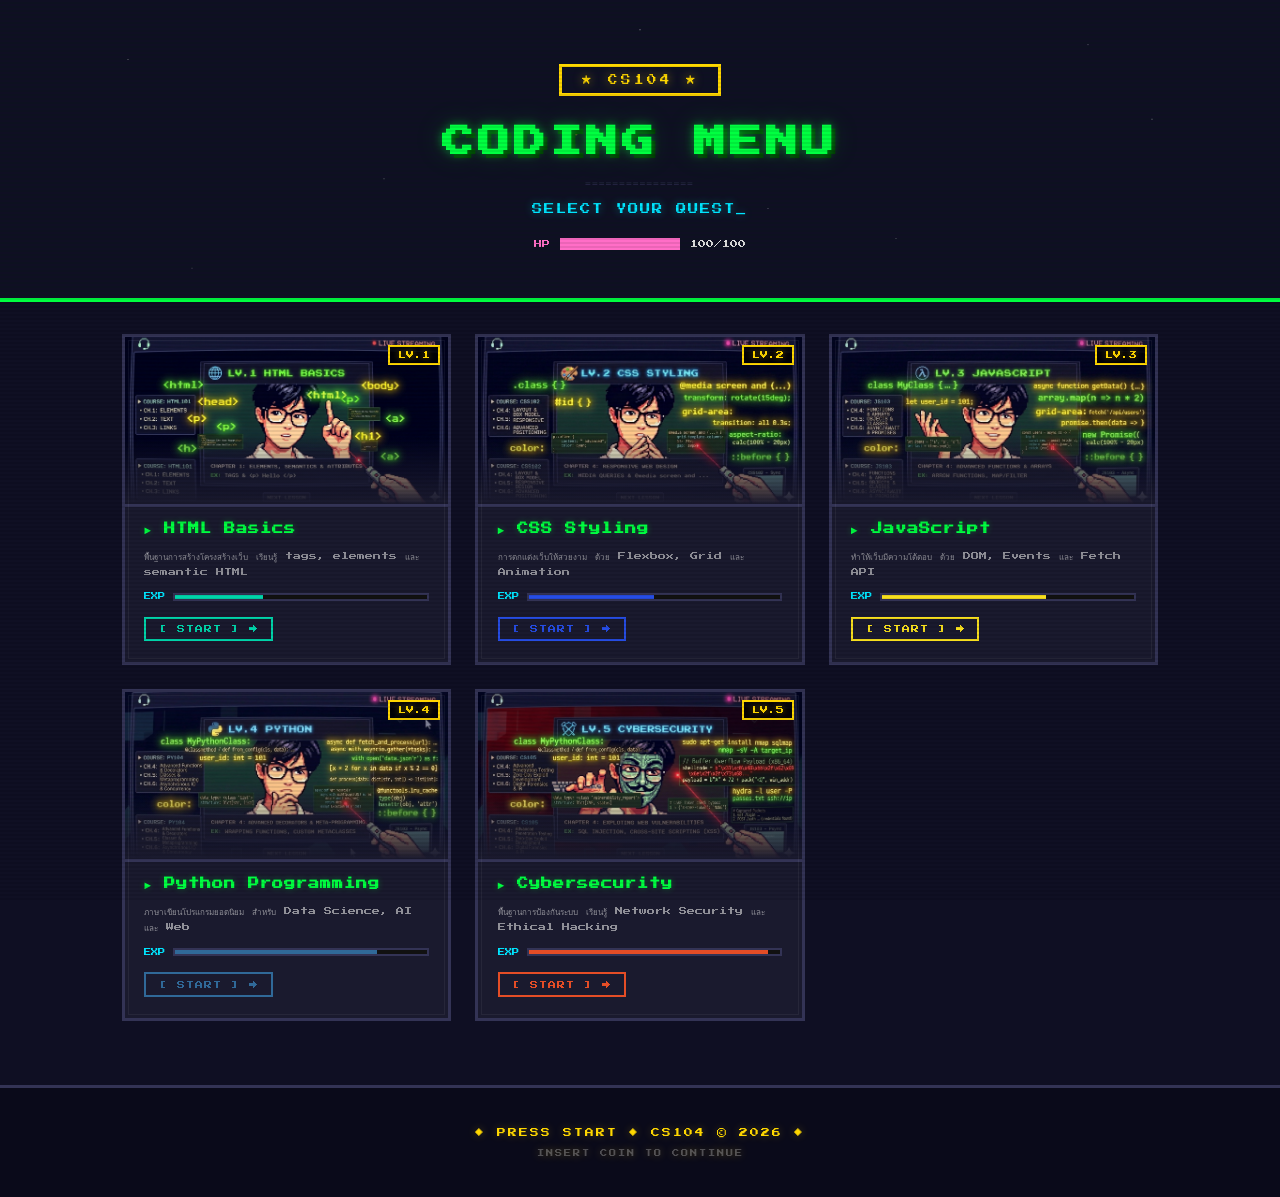
==== HWWeek10/index.html @ 5d5142a7 "Test1" ====
<!DOCTYPE html>
<html lang="th">

<head>
    <meta charset="UTF-8">
    <meta name="viewport" content="width=device-width, initial-scale=1.0">
    <title>Coding Menu — 8-Bit Edition</title>
    <link href="https://fonts.googleapis.com/css2?family=Press+Start+2P&display=swap" rel="stylesheet">
    <link rel="stylesheet" href="styles.css">
</head>

<body>
    <!-- Scanline overlay -->
    <div class="scanlines"></div>

    <!-- Hero -->
    <header class="hero">
        <div class="hero-stars"></div>
        <div class="hero-content">
            <div class="hero-badge">★ CS104 ★</div>
            <h1>CODING MENU</h1>
            <div class="hero-divider">════════════════</div>
            <p class="hero-sub">SELECT YOUR QUEST<span class="blink">_</span></p>
            <div class="hero-hp">
                <span class="hp-label">HP</span>
                <span class="hp-bar"><span class="hp-fill"></span></span>
                <span class="hp-text">100/100</span>
            </div>
        </div>
    </header>

    <!-- Menu Grid -->
    <main class="container">
        <div class="grid" id="menu"></div>
    </main>

    <!-- Modal Overlay -->
    <div class="modal-overlay" id="modalOverlay">
        <div class="modal-box" id="modalBox">
            <button class="modal-close" id="modalClose">✕</button>
            <div class="modal-header" id="modalHeader">
                <div class="modal-icon" id="modalIcon"></div>
                <div class="modal-title-area">
                    <span class="modal-level" id="modalLevel"></span>
                    <h2 id="modalTitle"></h2>
                </div>
                <div class="modal-difficulty" id="modalDifficulty"></div>
            </div>
            <div class="modal-image-area" id="modalImageArea">
                <img id="modalImage" src="" alt="">
            </div>
            <div class="modal-body">
                <div class="modal-sidebar" id="modalSidebar">
                    <div class="modal-course" id="modalCourse"></div>
                    <ul class="modal-chapters" id="modalChapters"></ul>
                </div>
                <div class="modal-main">
                    <div class="modal-current" id="modalCurrent"></div>
                    <div class="modal-example" id="modalExample"></div>
                    <div class="modal-desc" id="modalDesc"></div>
                    <div class="modal-xp-area">
                        <span class="xp-label">EXP</span>
                        <span class="xp-bar"><span class="xp-fill" id="modalXpFill"></span></span>
                    </div>
                </div>
            </div>
            <div class="modal-footer">
                <button class="modal-btn" id="modalBtn">NEXT LESSON</button>
            </div>
        </div>
    </div>

    <!-- Footer -->
    <footer class="site-footer">
        <p>♦ PRESS START ♦ CS104 &copy; 2026 ♦</p>
        <p class="footer-sub">INSERT COIN TO CONTINUE</p>
    </footer>

    <script>
        let menuData = [];

        fetch("data.json")
            .then(response => response.json())
            .then(data => {
                menuData = data.menu;
                const menuDiv = document.getElementById("menu");

                data.menu.forEach((item, index) => {
                    const card = document.createElement("div");
                    card.className = "card";
                    card.style.animationDelay = (index * 0.15) + "s";
                    card.style.setProperty("--accent", item.color);

                    const levelNum = index + 1;

                    card.innerHTML = `
                        <div class="card-image" style="background-color: ${item.color}22">
                            <img src="${item.image}" alt="${item.title}"
                                 onerror="this.style.display='none'; this.nextElementSibling.style.display='flex';">
                            <div class="card-icon-fallback" style="display:none;">
                                <span>${item.icon}</span>
                            </div>
                            <div class="card-level">LV.${levelNum}</div>
                        </div>
                        <div class="card-body">
                            <h2>► ${item.title}</h2>
                            <p>${item.description}</p>
                            <div class="card-xp">
                                <span class="xp-label">EXP</span>
                                <span class="xp-bar"><span class="xp-fill" style="width:${20 + levelNum * 15}%; background:${item.color}"></span></span>
                            </div>
                            <button class="card-tag" data-index="${index}" style="border-color: ${item.color}; color: ${item.color}">
                                [ START ] →
                            </button>
                        </div>
                    `;

                    menuDiv.appendChild(card);
                });

                // Attach click events to all START buttons
                document.querySelectorAll(".card-tag").forEach(btn => {
                    btn.addEventListener("click", (e) => {
                        e.stopPropagation();
                        const idx = parseInt(btn.dataset.index);
                        openModal(idx);
                    });
                });
            })
            .catch(error => {
                console.error("Error:", error);
            });

        // Modal logic
        const overlay = document.getElementById("modalOverlay");
        const modalBox = document.getElementById("modalBox");

        function openModal(index) {
            const item = menuData[index];
            const levelNum = index + 1;

            document.getElementById("modalIcon").textContent = item.icon;
            document.getElementById("modalLevel").textContent = "LV." + levelNum;
            document.getElementById("modalTitle").textContent = item.title.toUpperCase();
            document.getElementById("modalCourse").textContent = "▶ COURSE: " + item.course;

            // Difficulty
            const diffEl = document.getElementById("modalDifficulty");
            diffEl.textContent = item.difficulty;
            diffEl.className = "modal-difficulty diff-" + item.difficulty.toLowerCase();

            // Image
            const img = document.getElementById("modalImage");
            img.src = item.image;
            img.alt = item.title;
            img.onerror = function () {
                this.parentElement.style.display = 'none';
            };
            document.getElementById("modalImageArea").style.display = '';

            // Chapters
            const chapList = document.getElementById("modalChapters");
            chapList.innerHTML = "";
            item.chapters.forEach(ch => {
                const li = document.createElement("li");
                li.textContent = ch;
                chapList.appendChild(li);
            });

            // Current chapter & example
            document.getElementById("modalCurrent").textContent = item.currentChapter;
            document.getElementById("modalExample").textContent = item.example;
            document.getElementById("modalDesc").textContent = item.description;

            // XP bar
            const xpFill = document.getElementById("modalXpFill");
            xpFill.style.width = (20 + levelNum * 15) + "%";
            xpFill.style.background = item.color;

            // Color theming
            modalBox.style.setProperty("--accent", item.color);
            document.getElementById("modalHeader").style.borderColor = item.color;

            // Show
            overlay.classList.add("active");
            document.body.style.overflow = "hidden";
        }

        function closeModal() {
            overlay.classList.remove("active");
            document.body.style.overflow = "";
        }

        document.getElementById("modalClose").addEventListener("click", closeModal);
        overlay.addEventListener("click", (e) => {
            if (e.target === overlay) closeModal();
        });
        document.addEventListener("keydown", (e) => {
            if (e.key === "Escape") closeModal();
        });

        document.getElementById("modalBtn").addEventListener("click", () => {
            closeModal();
        });
    </script>
</body>

</html>
---- HWWeek10/styles.css ----
/* ══════════════════════════════════════
   8-BIT / PIXEL RETRO THEME
   ══════════════════════════════════════ */

* {
  margin: 0;
  padding: 0;
  box-sizing: border-box;
}

:root {
  --pixel: 4px;
  --bg: #0f0f23;
  --bg-card: #1a1a2e;
  --green: #00ff41;
  --cyan: #00e5ff;
  --yellow: #ffd700;
  --magenta: #ff6ec7;
  --white: #e0e0e0;
  --border: #333355;
}

body {
  font-family: "Press Start 2P", monospace;
  background: var(--bg);
  color: var(--white);
  overflow-x: hidden;
  min-height: 100vh;
  image-rendering: pixelated;
}

/* ─── Scanlines ─── */
.scanlines {
  position: fixed;
  inset: 0;
  z-index: 9999;
  pointer-events: none;
  background: repeating-linear-gradient(
    to bottom,
    transparent 0px,
    transparent 2px,
    rgba(0, 0, 0, 0.08) 2px,
    rgba(0, 0, 0, 0.08) 4px
  );
}

/* ─── Hero ─── */
.hero {
  position: relative;
  padding: 4rem 2rem 3rem;
  text-align: center;
  border-bottom: var(--pixel) solid var(--green);
  background:
    linear-gradient(transparent 50%, rgba(0, 255, 65, 0.015) 50%), var(--bg);
  background-size: 100% 4px;
}

.hero-stars {
  position: absolute;
  inset: 0;
  background-image:
    radial-gradient(1px 1px at 10% 20%, rgba(255, 255, 255, 0.4), transparent),
    radial-gradient(1px 1px at 30% 60%, rgba(255, 255, 255, 0.3), transparent),
    radial-gradient(1px 1px at 50% 10%, rgba(255, 255, 255, 0.5), transparent),
    radial-gradient(1px 1px at 70% 80%, rgba(255, 255, 255, 0.3), transparent),
    radial-gradient(1px 1px at 90% 40%, rgba(255, 255, 255, 0.4), transparent),
    radial-gradient(1px 1px at 15% 90%, rgba(255, 255, 255, 0.2), transparent),
    radial-gradient(1px 1px at 85% 15%, rgba(255, 255, 255, 0.3), transparent),
    radial-gradient(2px 2px at 45% 45%, rgba(255, 215, 0, 0.4), transparent),
    radial-gradient(1px 1px at 60% 70%, rgba(255, 255, 255, 0.3), transparent);
  animation: twinkle 3s ease-in-out infinite;
}

@keyframes twinkle {
  0%,
  100% {
    opacity: 1;
  }
  50% {
    opacity: 0.5;
  }
}

.hero-content {
  position: relative;
  z-index: 1;
  animation: dropIn 0.6s cubic-bezier(0.16, 1, 0.3, 1) both;
}

.hero-badge {
  display: inline-block;
  font-size: 0.6rem;
  color: var(--yellow);
  border: 3px solid var(--yellow);
  padding: 0.5rem 1.2rem;
  margin-bottom: 1.5rem;
  letter-spacing: 3px;
  text-shadow: 0 0 10px rgba(255, 215, 0, 0.5);
  animation: pixelPulse 2s ease-in-out infinite;
}

@keyframes pixelPulse {
  0%,
  100% {
    text-shadow: 0 0 10px rgba(255, 215, 0, 0.5);
  }
  50% {
    text-shadow:
      0 0 20px rgba(255, 215, 0, 0.8),
      0 0 40px rgba(255, 215, 0, 0.3);
  }
}

.hero h1 {
  font-size: 2rem;
  color: var(--green);
  letter-spacing: 4px;
  line-height: 1.4;
  margin-bottom: 0.8rem;
  text-shadow:
    0 0 10px rgba(0, 255, 65, 0.5),
    0 0 30px rgba(0, 255, 65, 0.2),
    4px 4px 0 #003300;
}

.hero-divider {
  font-size: 0.5rem;
  color: var(--border);
  letter-spacing: 2px;
  margin-bottom: 1rem;
}

.hero-sub {
  font-size: 0.65rem;
  color: var(--cyan);
  letter-spacing: 2px;
  text-shadow: 0 0 8px rgba(0, 229, 255, 0.4);
}

.blink {
  animation: blink 1s steps(1) infinite;
}

@keyframes blink {
  0%,
  50% {
    opacity: 1;
  }
  51%,
  100% {
    opacity: 0;
  }
}

/* HP Bar */
.hero-hp {
  display: inline-flex;
  align-items: center;
  gap: 0.6rem;
  margin-top: 1.5rem;
  font-size: 0.5rem;
}

.hp-label {
  color: var(--magenta);
}

.hp-bar {
  display: inline-block;
  width: 120px;
  height: 12px;
  border: 3px solid var(--magenta);
  background: #1a1a2e;
}

.hp-fill {
  display: block;
  width: 100%;
  height: 100%;
  background: var(--magenta);
  animation: hpAnim 3s ease-in-out infinite;
}

@keyframes hpAnim {
  0%,
  100% {
    width: 100%;
  }
  50% {
    width: 85%;
  }
}

.hp-text {
  color: var(--white);
}

/* ─── Container ─── */
.container {
  max-width: 1100px;
  margin: 0 auto;
  padding: 2rem 2rem 4rem;
}

/* ─── Grid ─── */
.grid {
  display: grid;
  grid-template-columns: repeat(auto-fill, minmax(300px, 1fr));
  gap: 1.5rem;
}

/* ─── Cards ─── */
.card {
  --accent: #818cf8;
  position: relative;
  background: var(--bg-card);
  border: 3px solid var(--border);
  border-radius: 0;
  overflow: hidden;
  transition:
    transform 0.35s cubic-bezier(0.25, 0.8, 0.25, 1),
    border-color 0.3s ease,
    box-shadow 0.35s ease;
  animation: dropIn 0.6s cubic-bezier(0.16, 1, 0.3, 1) both;
  cursor: pointer;
}

.card::before {
  content: "";
  position: absolute;
  inset: 3px;
  border: 1px solid rgba(255, 255, 255, 0.05);
  pointer-events: none;
  z-index: 2;
}

.card:hover {
  transform: translateY(-6px);
  border-color: var(--accent);
  box-shadow:
    0 0 15px color-mix(in srgb, var(--accent) 30%, transparent),
    0 6px 0 0 rgba(0, 0, 0, 0.5);
}

/* Card Image Area */
.card-image {
  position: relative;
  height: 170px;
  overflow: hidden;
  display: flex;
  align-items: center;
  justify-content: center;
  border-bottom: 3px solid var(--border);
}

.card-image img {
  width: 100%;
  height: 100%;
  object-fit: cover;
  image-rendering: auto;
  transition: transform 0.5s cubic-bezier(0.25, 0.8, 0.25, 1);
}

.card:hover .card-image img {
  transform: scale(1.06);
}

.card-icon-fallback {
  display: flex;
  align-items: center;
  justify-content: center;
  width: 100%;
  height: 100%;
  font-size: 3.5rem;
}

/* Level badge */
.card-level {
  position: absolute;
  top: 8px;
  right: 8px;
  font-size: 0.5rem;
  color: var(--yellow);
  background: rgba(0, 0, 0, 0.8);
  border: 2px solid var(--yellow);
  padding: 0.25rem 0.5rem;
  z-index: 3;
  text-shadow: 0 0 6px rgba(255, 215, 0, 0.5);
}

/* Gradient overlay on image */
.card-image::after {
  content: "";
  position: absolute;
  bottom: 0;
  left: 0;
  right: 0;
  height: 40%;
  background: linear-gradient(transparent, var(--bg-card));
  pointer-events: none;
}

/* Card Body */
.card-body {
  padding: 1rem 1.2rem 1.3rem;
  text-align: left;
}

.card-body h2 {
  font-size: 0.7rem;
  color: var(--green);
  margin-bottom: 0.7rem;
  letter-spacing: 1px;
  text-shadow: 0 0 6px rgba(0, 255, 65, 0.3);
}

.card-body p {
  font-family: "Press Start 2P", monospace;
  font-size: 0.5rem;
  color: rgba(224, 224, 224, 0.6);
  line-height: 2;
  margin-bottom: 0.8rem;
}

/* XP Bar */
.card-xp {
  display: flex;
  align-items: center;
  gap: 0.5rem;
  margin-bottom: 1rem;
}

.xp-label {
  font-size: 0.45rem;
  color: var(--cyan);
}

.xp-bar {
  flex: 1;
  height: 8px;
  background: #111;
  border: 2px solid var(--border);
}

.xp-fill {
  display: block;
  height: 100%;
  transition: width 1s cubic-bezier(0.25, 0.8, 0.25, 1);
}

.card-tag {
  display: inline-block;
  font-family: "Press Start 2P", monospace;
  font-size: 0.5rem;
  padding: 0.4rem 0.8rem;
  border: 2px solid;
  letter-spacing: 1px;
  transition: all 0.3s ease;
  background: transparent;
  cursor: pointer;
}

.card:hover .card-tag {
  background: var(--accent);
  color: var(--bg) !important;
  border-color: var(--accent) !important;
  text-shadow: none;
}

.card-tag:active {
  transform: scale(0.95);
}

/* ═══════════════════════════════════
   MODAL POPUP — 8-BIT STYLE
   ═══════════════════════════════════ */

.modal-overlay {
  position: fixed;
  inset: 0;
  z-index: 10000;
  background: rgba(0, 0, 0, 0);
  display: flex;
  align-items: center;
  justify-content: center;
  pointer-events: none;
  transition: background 0.3s;
  padding: 1rem;
}

.modal-overlay.active {
  background: rgba(0, 0, 0, 0.85);
  pointer-events: auto;
}

.modal-box {
  --accent: #00ff41;
  position: relative;
  background: #12122a;
  border: 4px solid var(--accent);
  max-width: 700px;
  width: 100%;
  max-height: 90vh;
  overflow-y: auto;
  transform: scale(0.7);
  opacity: 0;
  transition:
    transform 0.35s cubic-bezier(0.16, 1, 0.3, 1),
    opacity 0.3s ease;
  box-shadow:
    0 0 30px color-mix(in srgb, var(--accent) 25%, transparent),
    inset 0 0 60px rgba(0, 0, 0, 0.5);
}

.modal-overlay.active .modal-box {
  transform: scale(1);
  opacity: 1;
}

/* Inner border */
.modal-box::before {
  content: "";
  position: absolute;
  inset: 4px;
  border: 2px solid rgba(255, 255, 255, 0.08);
  pointer-events: none;
  z-index: 1;
}

/* Close button */
.modal-close {
  position: absolute;
  top: 10px;
  right: 12px;
  z-index: 5;
  font-family: "Press Start 2P", monospace;
  font-size: 0.7rem;
  color: #ff4444;
  background: none;
  border: 2px solid #ff4444;
  padding: 0.3rem 0.5rem;
  cursor: pointer;
  transition: all 0.25s ease;
  margin-top: 0.5rem;
}

.modal-close:hover {
  background: #ff4444;
  color: var(--bg);
}

/* Modal Header */
.modal-header {
  display: flex;
  align-items: center;
  gap: 0.8rem;
  padding: 1.2rem 1.5rem;
  padding-right: 3.5rem;
  border-bottom: 3px solid var(--accent);
  background: rgba(0, 0, 0, 0.3);
}

.modal-icon {
  font-size: 1.8rem;
  flex-shrink: 0;
}

.modal-title-area {
  flex: 1;
}

.modal-level {
  font-size: 0.5rem;
  color: var(--yellow);
  text-shadow: 0 0 6px rgba(255, 215, 0, 0.5);
}

.modal-header h2 {
  font-size: 0.75rem;
  color: var(--green);
  letter-spacing: 2px;
  margin-top: 0.3rem;
  text-shadow: 0 0 8px rgba(0, 255, 65, 0.4);
}

.modal-difficulty {
  font-size: 0.45rem;
  padding: 0.3rem 0.6rem;
  border: 2px solid;
  flex-shrink: 0;
  letter-spacing: 1px;
  margin-bottom: 1rem;
}

.diff-easy {
  color: #00ff41;
  border-color: #00ff41;
  text-shadow: 0 0 6px rgba(0, 255, 65, 0.4);
}

.diff-normal {
  color: var(--yellow);
  border-color: var(--yellow);
  text-shadow: 0 0 6px rgba(255, 215, 0, 0.4);
}

.diff-hard {
  color: #ff4444;
  border-color: #ff4444;
  text-shadow: 0 0 6px rgba(255, 68, 68, 0.4);
}

/* Modal Image */
.modal-image-area {
  width: 100%;
  height: 200px;
  overflow: hidden;
  border-bottom: 3px solid var(--border);
  position: relative;
}

.modal-image-area img {
  width: 100%;
  height: 100%;
  object-fit: cover;
}

.modal-image-area::after {
  content: "";
  position: absolute;
  bottom: 0;
  left: 0;
  right: 0;
  height: 50%;
  background: linear-gradient(transparent, #12122a);
  pointer-events: none;
}

/* Modal Body */
.modal-body {
  display: flex;
  gap: 0;
  min-height: 140px;
}

.modal-sidebar {
  width: 200px;
  flex-shrink: 0;
  padding: 1rem;
  border-right: 3px solid var(--border);
  background: rgba(0, 0, 0, 0.2);
}

.modal-course {
  font-size: 0.5rem;
  color: var(--cyan);
  margin-bottom: 0.8rem;
  letter-spacing: 1px;
  text-shadow: 0 0 6px rgba(0, 229, 255, 0.3);
}

.modal-chapters {
  list-style: none;
  padding: 0;
}

.modal-chapters li {
  font-size: 0.4rem;
  color: rgba(224, 224, 224, 0.7);
  padding: 0.35rem 0;
  line-height: 1.8;
  border-bottom: 1px solid rgba(255, 255, 255, 0.05);
}

.modal-chapters li::before {
  content: "• ";
  color: var(--green);
}

.modal-main {
  flex: 1;
  padding: 1rem 1.2rem;
}

.modal-current {
  font-size: 0.5rem;
  color: var(--white);
  margin-bottom: 0.7rem;
  padding-bottom: 0.7rem;
  border-bottom: 2px solid var(--border);
  letter-spacing: 0.5px;
  line-height: 1.8;
}

.modal-example {
  font-size: 0.45rem;
  color: var(--green);
  margin-bottom: 1rem;
  text-shadow: 0 0 4px rgba(0, 255, 65, 0.3);
  line-height: 1.8;
}

.modal-desc {
  font-size: 0.42rem;
  color: rgba(224, 224, 224, 0.5);
  line-height: 2;
  margin-bottom: 1rem;
}

.modal-xp-area {
  display: flex;
  align-items: center;
  gap: 0.5rem;
}

/* Modal Footer */
.modal-footer {
  padding: 1rem 1.5rem;
  border-top: 3px solid var(--border);
  text-align: center;
  background: rgba(0, 0, 0, 0.2);
}

.modal-btn {
  font-family: "Press Start 2P", monospace;
  font-size: 0.55rem;
  color: var(--bg);
  background: var(--accent);
  border: 3px solid var(--accent);
  padding: 0.6rem 2rem;
  letter-spacing: 2px;
  cursor: pointer;
  transition: all 0.25s ease;
  box-shadow: 0 4px 0 0 rgba(0, 0, 0, 0.4);
}

.modal-btn:hover {
  filter: brightness(1.2);
  transform: translateY(-2px);
  box-shadow: 0 6px 0 0 rgba(0, 0, 0, 0.4);
}

.modal-btn:active {
  transform: translateY(2px);
  box-shadow: 0 1px 0 0 rgba(0, 0, 0, 0.4);
}

/* ─── Footer ─── */
.site-footer {
  text-align: center;
  padding: 2.5rem 1rem;
  border-top: 3px solid var(--border);
  background: #0a0a1a;
}

.site-footer p {
  font-size: 0.55rem;
  color: var(--yellow);
  letter-spacing: 2px;
  text-shadow: 0 0 8px rgba(255, 215, 0, 0.3);
}

.site-footer .footer-sub {
  margin-top: 0.8rem;
  font-size: 0.45rem;
  color: rgba(224, 224, 224, 0.3);
  animation: blink 1.5s steps(1) infinite;
}

/* ─── Animations ─── */
@keyframes dropIn {
  from {
    opacity: 0;
    transform: translateY(-20px);
  }
  to {
    opacity: 1;
    transform: translateY(0);
  }
}

/* ─── Responsive ─── */
@media (max-width: 768px) {
  .hero {
    padding: 3rem 1.2rem 2rem;
  }

  .hero h1 {
    font-size: 1.1rem;
    letter-spacing: 2px;
  }

  .hero-sub {
    font-size: 0.5rem;
  }

  .container {
    padding: 1.5rem 1rem 3rem;
  }

  .grid {
    grid-template-columns: 1fr;
    gap: 1.2rem;
  }

  .card-image {
    height: 140px;
  }

  .hp-bar {
    width: 80px;
  }

  /* Modal responsive */
  .modal-body {
    flex-direction: column;
  }

  .modal-sidebar {
    width: 100%;
    border-right: none;
    border-bottom: 3px solid var(--border);
  }

  .modal-image-area {
    height: 150px;
  }

  .modal-header {
    flex-wrap: wrap;
    gap: 0.5rem;
  }

  .modal-header h2 {
    font-size: 0.6rem;
  }
}

@media (min-width: 769px) and (max-width: 1024px) {
  .grid {
    grid-template-columns: repeat(2, 1fr);
  }
}
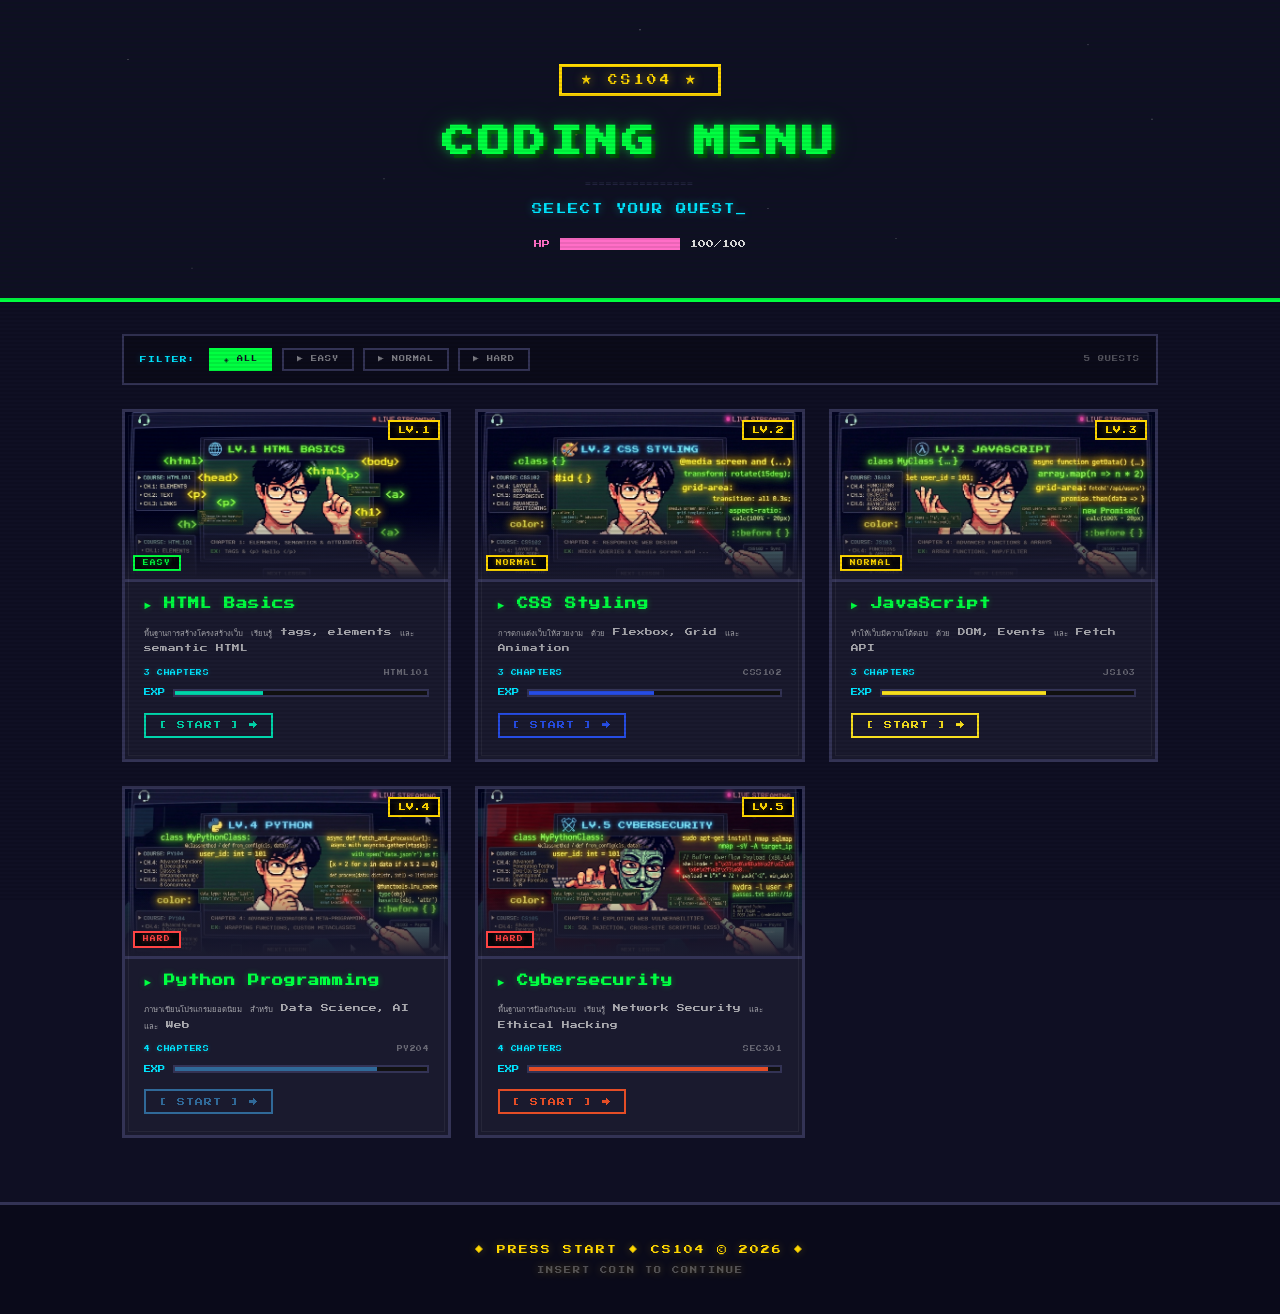
==== commit c8c1f7bc: "test2" ====
--- a/HWWeek10/index.html
+++ b/HWWeek10/index.html
@@ -31,6 +31,14 @@
 
     <!-- Menu Grid -->
     <main class="container">
+        <div class="filter-bar">
+            <span class="filter-label">FILTER:</span>
+            <button class="filter-btn active" data-filter="all">◈ ALL</button>
+            <button class="filter-btn" data-filter="easy">▶ EASY</button>
+            <button class="filter-btn" data-filter="normal">▶ NORMAL</button>
+            <button class="filter-btn" data-filter="hard">▶ HARD</button>
+            <span class="quest-count" id="questCount"></span>
+        </div>
         <div class="grid" id="menu"></div>
     </main>
 
@@ -90,6 +98,8 @@
                     card.className = "card";
                     card.style.animationDelay = (index * 0.15) + "s";
                     card.style.setProperty("--accent", item.color);
+                    card.dataset.difficulty = item.difficulty.toLowerCase();
+                    card.dataset.index = index;
 
                     const levelNum = index + 1;
 
@@ -101,10 +111,15 @@
                                 <span>${item.icon}</span>
                             </div>
                             <div class="card-level">LV.${levelNum}</div>
+                            <div class="card-diff-badge diff-${item.difficulty.toLowerCase()}">${item.difficulty}</div>
                         </div>
                         <div class="card-body">
                             <h2>► ${item.title}</h2>
                             <p>${item.description}</p>
+                            <div class="card-meta">
+                                <span class="card-chapters-count">${item.chapters.length} CHAPTERS</span>
+                                <span class="card-course-code">${item.course}</span>
+                            </div>
                             <div class="card-xp">
                                 <span class="xp-label">EXP</span>
                                 <span class="xp-bar"><span class="xp-fill" style="width:${20 + levelNum * 15}%; background:${item.color}"></span></span>
@@ -126,6 +141,50 @@
                         openModal(idx);
                     });
                 });
+
+                // Entire card is also clickable
+                document.querySelectorAll(".card").forEach(card => {
+                    card.addEventListener("click", () => {
+                        openModal(parseInt(card.dataset.index));
+                    });
+                });
+
+                // Quest counter
+                const total = data.menu.length;
+                document.getElementById("questCount").textContent = total + " QUEST" + (total !== 1 ? "S" : "");
+
+                // Filter bar logic
+                document.querySelectorAll(".filter-btn").forEach(btn => {
+                    btn.addEventListener("click", () => {
+                        document.querySelectorAll(".filter-btn").forEach(b => b.classList.remove("active"));
+                        btn.classList.add("active");
+
+                        const filter = btn.dataset.filter;
+                        const cards = document.querySelectorAll(".card");
+                        let visible = 0;
+
+                        const existing = document.querySelector(".no-results");
+                        if (existing) existing.remove();
+
+                        cards.forEach(card => {
+                            if (filter === "all" || card.dataset.difficulty === filter) {
+                                card.style.display = "";
+                                visible++;
+                            } else {
+                                card.style.display = "none";
+                            }
+                        });
+
+                        document.getElementById("questCount").textContent = visible + " QUEST" + (visible !== 1 ? "S" : "");
+
+                        if (visible === 0) {
+                            const msg = document.createElement("div");
+                            msg.className = "no-results";
+                            msg.textContent = "— NO QUEST FOUND —";
+                            document.getElementById("menu").appendChild(msg);
+                        }
+                    });
+                });
             })
             .catch(error => {
                 console.error("Error:", error);
--- a/HWWeek10/styles.css
+++ b/HWWeek10/styles.css
@@ -209,6 +209,86 @@
   gap: 1.5rem;
 }
 
+/* ─── Filter Bar ─── */
+.filter-bar {
+  display: flex;
+  align-items: center;
+  gap: 0.6rem;
+  margin-bottom: 1.5rem;
+  flex-wrap: wrap;
+  padding: 0.75rem 1rem;
+  border: 2px solid var(--border);
+  background: rgba(0, 0, 0, 0.25);
+}
+
+.filter-label {
+  font-size: 0.42rem;
+  color: var(--cyan);
+  letter-spacing: 1px;
+  margin-right: 0.2rem;
+  text-shadow: 0 0 6px rgba(0, 229, 255, 0.3);
+}
+
+.filter-btn {
+  font-family: "Press Start 2P", monospace;
+  font-size: 0.38rem;
+  padding: 0.4rem 0.8rem;
+  border: 2px solid var(--border);
+  background: transparent;
+  color: rgba(224, 224, 224, 0.55);
+  cursor: pointer;
+  letter-spacing: 1px;
+  transition: all 0.15s ease;
+}
+
+.filter-btn:hover {
+  border-color: var(--white);
+  color: var(--white);
+  transform: translateY(-1px);
+}
+
+.filter-btn.active {
+  background: var(--green);
+  color: var(--bg);
+  border-color: var(--green);
+  text-shadow: none;
+}
+
+.filter-btn[data-filter="easy"].active {
+  background: #00ff41;
+  border-color: #00ff41;
+  color: var(--bg);
+}
+
+.filter-btn[data-filter="normal"].active {
+  background: var(--yellow);
+  border-color: var(--yellow);
+  color: var(--bg);
+}
+
+.filter-btn[data-filter="hard"].active {
+  background: #ff4444;
+  border-color: #ff4444;
+  color: var(--bg);
+}
+
+.quest-count {
+  font-size: 0.38rem;
+  color: rgba(224, 224, 224, 0.35);
+  margin-left: auto;
+  letter-spacing: 1px;
+}
+
+.no-results {
+  grid-column: 1 / -1;
+  text-align: center;
+  padding: 3rem;
+  font-size: 0.5rem;
+  color: rgba(224, 224, 224, 0.25);
+  letter-spacing: 3px;
+  border: 2px dashed var(--border);
+}
+
 /* ─── Cards ─── */
 .card {
   --accent: #818cf8;
@@ -288,6 +368,37 @@
   text-shadow: 0 0 6px rgba(255, 215, 0, 0.5);
 }
 
+/* Difficulty badge on card */
+.card-diff-badge {
+  position: absolute;
+  bottom: 8px;
+  left: 8px;
+  font-size: 0.35rem;
+  padding: 0.2rem 0.5rem;
+  border: 2px solid;
+  z-index: 3;
+  letter-spacing: 1px;
+  background: rgba(0, 0, 0, 0.8);
+}
+
+.card-diff-badge.diff-easy {
+  color: #00ff41;
+  border-color: #00ff41;
+  text-shadow: 0 0 4px rgba(0, 255, 65, 0.5);
+}
+
+.card-diff-badge.diff-normal {
+  color: var(--yellow);
+  border-color: var(--yellow);
+  text-shadow: 0 0 4px rgba(255, 215, 0, 0.5);
+}
+
+.card-diff-badge.diff-hard {
+  color: #ff4444;
+  border-color: #ff4444;
+  text-shadow: 0 0 4px rgba(255, 68, 68, 0.5);
+}
+
 /* Gradient overlay on image */
 .card-image::after {
   content: "";
@@ -316,10 +427,29 @@
 
 .card-body p {
   font-family: "Press Start 2P", monospace;
-  font-size: 0.5rem;
-  color: rgba(224, 224, 224, 0.6);
-  line-height: 2;
+  font-size: 0.48rem;
+  color: rgba(224, 224, 224, 0.72);
+  line-height: 2.2;
   margin-bottom: 0.8rem;
+}
+
+/* Card meta info row */
+.card-meta {
+  display: flex;
+  justify-content: space-between;
+  align-items: center;
+  margin-bottom: 0.8rem;
+  font-size: 0.36rem;
+  letter-spacing: 0.5px;
+}
+
+.card-chapters-count {
+  color: var(--cyan);
+  text-shadow: 0 0 4px rgba(0, 229, 255, 0.3);
+}
+
+.card-course-code {
+  color: rgba(224, 224, 224, 0.4);
 }
 
 /* XP Bar */
@@ -645,6 +775,26 @@
   box-shadow: 0 1px 0 0 rgba(0, 0, 0, 0.4);
 }
 
+/* ─── Pixel Scrollbar ─── */
+::-webkit-scrollbar {
+  width: 8px;
+  background: var(--bg);
+}
+
+::-webkit-scrollbar-track {
+  background: var(--bg-card);
+  border-left: 2px solid var(--border);
+}
+
+::-webkit-scrollbar-thumb {
+  background: var(--green);
+  border: 1px solid var(--bg);
+}
+
+::-webkit-scrollbar-thumb:hover {
+  background: var(--cyan);
+}
+
 /* ─── Footer ─── */
 .site-footer {
   text-align: center;
@@ -698,6 +848,22 @@
     padding: 1.5rem 1rem 3rem;
   }
 
+  .filter-bar {
+    gap: 0.4rem;
+    padding: 0.6rem 0.8rem;
+  }
+
+  .filter-btn {
+    font-size: 0.33rem;
+    padding: 0.35rem 0.55rem;
+  }
+
+  .quest-count {
+    margin-left: 0;
+    width: 100%;
+    text-align: right;
+  }
+
   .grid {
     grid-template-columns: 1fr;
     gap: 1.2rem;
